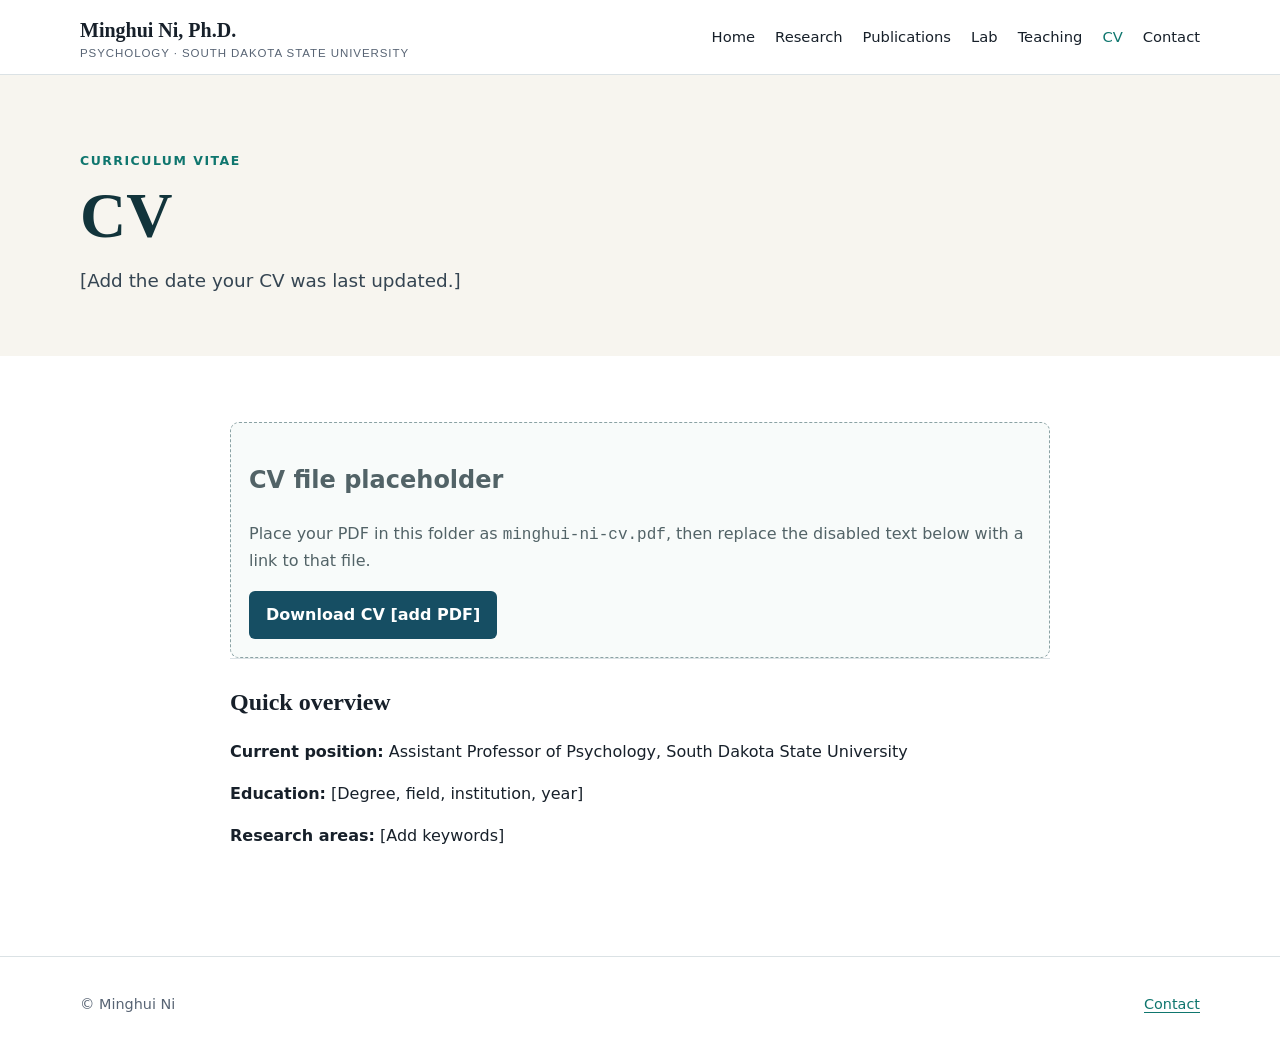
==== cv.html @ 786c72a2 "Add files via upload" ====
<!doctype html><html lang="en"><head><meta charset="utf-8"><meta name="viewport" content="width=device-width,initial-scale=1"><title>CV | Minghui Ni</title><link rel="stylesheet" href="style.css"></head><body><header class="site-header"><nav class="nav wrap"><a class="brand" href="index.html">Minghui Ni, Ph.D.<span>Psychology · South Dakota State University</span></a><div class="links"><a href="index.html">Home</a><a href="research.html">Research</a><a href="publications.html">Publications</a><a href="lab.html">Lab</a><a href="teaching.html">Teaching</a><a aria-current="page" href="cv.html">CV</a><a href="contact.html">Contact</a></div></nav></header><main><div class="page-hero"><div class="wrap"><p class="eyebrow">Curriculum vitae</p><h1>CV</h1><p class="lead">[Add the date your CV was last updated.]</p></div></div><section><div class="wrap content"><div class="placeholder"><h2>CV file placeholder</h2><p>Place your PDF in this folder as <code>minghui-ni-cv.pdf</code>, then replace the disabled text below with a link to that file.</p><span class="button" aria-disabled="true">Download CV [add PDF]</span></div><div class="item"><h2>Quick overview</h2><p><strong>Current position:</strong> Assistant Professor of Psychology, South Dakota State University</p><p><strong>Education:</strong> [Degree, field, institution, year]</p><p><strong>Research areas:</strong> [Add keywords]</p></div></div></section></main><footer><div class="wrap footer-row"><span>© <span data-year></span> Minghui Ni</span><span><a href="contact.html">Contact</a></span></div></footer><script src="site.js"></script></body></html>
---- style.css ----
:root{--ink:#17202a;--muted:#586474;--blue:#164e63;--teal:#0f766e;--cream:#f7f5ef;--line:#dbe2e5;--white:#fff;--max:1120px}*{box-sizing:border-box}html{scroll-behavior:smooth}body{margin:0;color:var(--ink);font:16px/1.65 Inter,ui-sans-serif,system-ui,-apple-system,BlinkMacSystemFont,"Segoe UI",sans-serif;background:var(--white)}a{color:var(--teal);text-decoration-thickness:1px;text-underline-offset:3px}a:hover{color:var(--blue)}.wrap{width:min(var(--max),calc(100% - 40px));margin:auto}.site-header{position:sticky;top:0;z-index:10;background:rgba(255,255,255,.96);border-bottom:1px solid var(--line);backdrop-filter:blur(10px)}.nav{min-height:74px;display:flex;align-items:center;justify-content:space-between;gap:28px}.brand{font-family:Georgia,serif;font-size:1.25rem;font-weight:700;color:var(--ink);text-decoration:none}.brand span{display:block;font:500 .72rem/1.2 Inter,sans-serif;letter-spacing:.08em;text-transform:uppercase;color:var(--muted)}.links{display:flex;align-items:center;gap:20px;flex-wrap:wrap}.links a{color:var(--ink);text-decoration:none;font-size:.92rem}.links a:hover,.links a[aria-current=page]{color:var(--teal)}.hero{background:linear-gradient(135deg,#eef7f5 0%,var(--cream) 70%);padding:78px 0 72px}.hero-grid{display:grid;grid-template-columns:minmax(0,1.45fr) minmax(230px,.55fr);gap:64px;align-items:center}.eyebrow{color:var(--teal);font-weight:700;text-transform:uppercase;letter-spacing:.12em;font-size:.78rem}.hero h1,.page-hero h1{font:700 clamp(2.7rem,6vw,5.2rem)/.98 Georgia,serif;margin:.18em 0;color:#12343b}.lead{font-size:1.15rem;color:#354552;max-width:700px}.button-row{display:flex;gap:12px;flex-wrap:wrap;margin-top:28px}.button{display:inline-block;padding:11px 17px;border-radius:6px;background:var(--blue);color:white;text-decoration:none;font-weight:650}.button.secondary{background:transparent;border:1px solid var(--blue);color:var(--blue)}.portrait{aspect-ratio:4/5;border:1px dashed #7c9699;border-radius:18px;background:rgba(255,255,255,.64);display:grid;place-items:center;text-align:center;padding:30px;color:var(--muted);box-shadow:0 18px 50px rgba(22,78,99,.09)}section{padding:66px 0}.section-alt{background:#f8faf9}.section-title{font:700 2rem/1.15 Georgia,serif;margin:0 0 16px;color:#12343b}.grid-3{display:grid;grid-template-columns:repeat(3,1fr);gap:22px}.card{border:1px solid var(--line);border-radius:12px;padding:24px;background:white}.card h3{margin:0 0 8px;font-family:Georgia,serif}.tag{display:inline-block;padding:3px 9px;margin:2px 4px 2px 0;border-radius:999px;background:#e6f2ef;color:#145b56;font-size:.8rem}.news{display:grid;grid-template-columns:105px 1fr;gap:18px;padding:18px 0;border-top:1px solid var(--line)}.news time{font-weight:700;color:var(--teal)}.page-hero{padding:64px 0 42px;background:var(--cream)}.page-hero h1{font-size:clamp(2.4rem,5vw,4.2rem);margin-bottom:12px}.content{max-width:820px}.item{padding:24px 0;border-top:1px solid var(--line)}.item h2,.item h3{margin:0 0 8px;font-family:Georgia,serif}.placeholder{border:1px dashed #8ba2a4;border-radius:9px;padding:18px;background:#f8fbfa;color:#526367}.profile{display:grid;grid-template-columns:120px 1fr;gap:22px;align-items:start}.avatar{aspect-ratio:1;border-radius:50%;background:#eef3f1;border:1px dashed #8ba2a4;display:grid;place-items:center;text-align:center;font-size:.75rem;color:var(--muted)}footer{padding:36px 0;border-top:1px solid var(--line);color:var(--muted);font-size:.9rem}.footer-row{display:flex;justify-content:space-between;gap:20px;flex-wrap:wrap}@media(max-width:780px){.nav{align-items:flex-start;padding:15px 0}.links{gap:10px 15px;justify-content:flex-end}.hero-grid,.grid-3{grid-template-columns:1fr}.portrait{max-width:300px}.hero{padding-top:50px}.profile{grid-template-columns:82px 1fr}}@media(max-width:540px){.wrap{width:min(100% - 28px,var(--max))}.nav{display:block}.links{margin-top:12px;justify-content:flex-start}.hero h1{font-size:2.75rem}.news{grid-template-columns:1fr;gap:2px}}
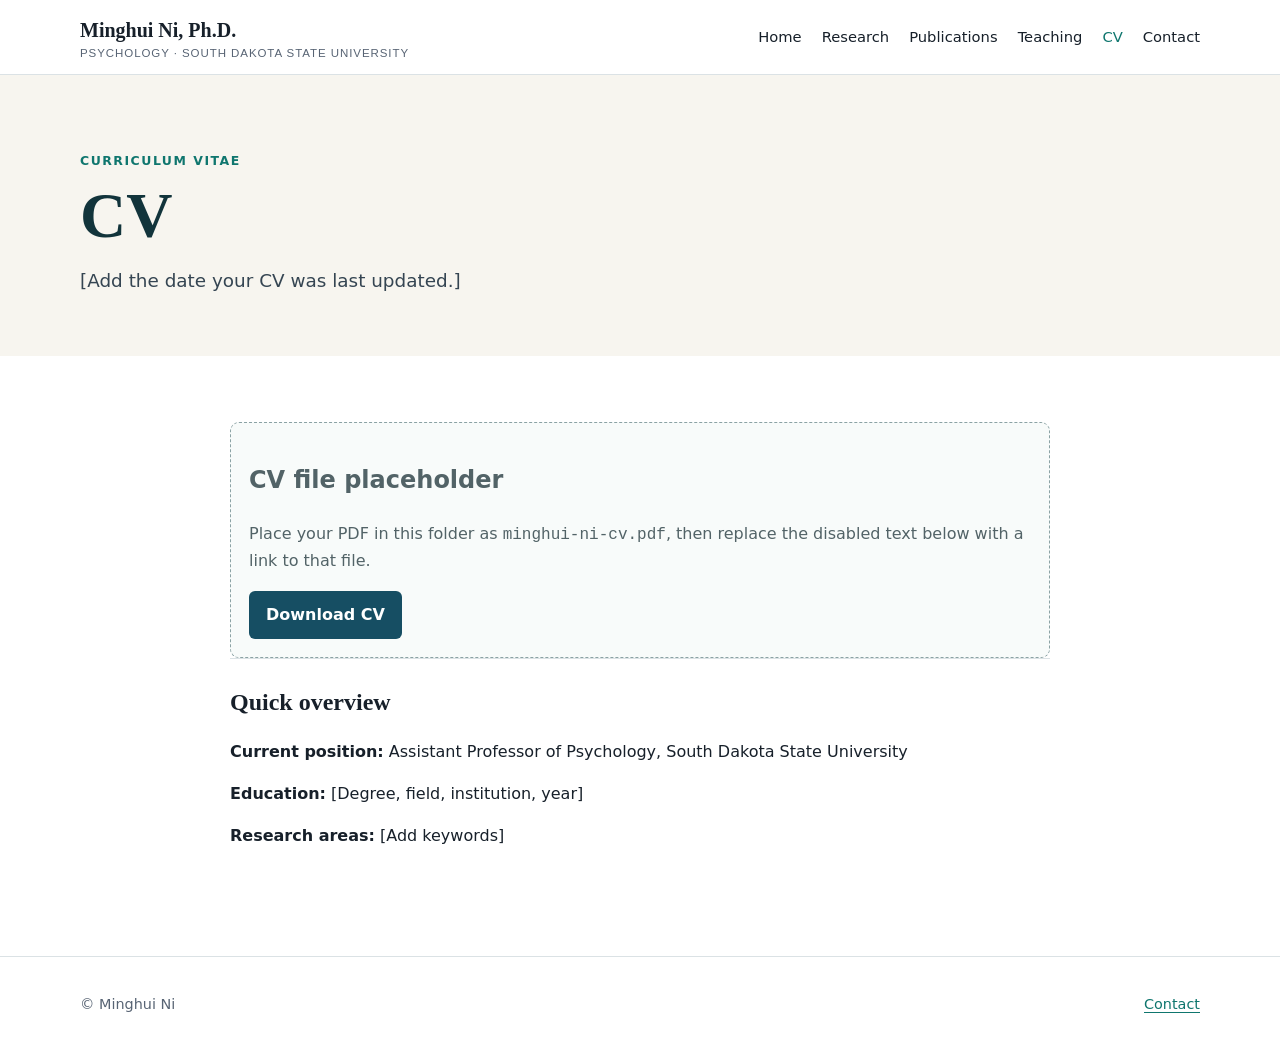
==== commit 65b1988e: "Fix CV download link in cv.html Updated the CV file link to point to the correct PDF." ====
--- a/cv.html
+++ b/cv.html
@@ -1 +1,3 @@
-<!doctype html><html lang="en"><head><meta charset="utf-8"><meta name="viewport" content="width=device-width,initial-scale=1"><title>CV | Minghui Ni</title><link rel="stylesheet" href="style.css"></head><body><header class="site-header"><nav class="nav wrap"><a class="brand" href="index.html">Minghui Ni, Ph.D.<span>Psychology · South Dakota State University</span></a><div class="links"><a href="index.html">Home</a><a href="research.html">Research</a><a href="publications.html">Publications</a><a href="lab.html">Lab</a><a href="teaching.html">Teaching</a><a aria-current="page" href="cv.html">CV</a><a href="contact.html">Contact</a></div></nav></header><main><div class="page-hero"><div class="wrap"><p class="eyebrow">Curriculum vitae</p><h1>CV</h1><p class="lead">[Add the date your CV was last updated.]</p></div></div><section><div class="wrap content"><div class="placeholder"><h2>CV file placeholder</h2><p>Place your PDF in this folder as <code>minghui-ni-cv.pdf</code>, then replace the disabled text below with a link to that file.</p><span class="button" aria-disabled="true">Download CV [add PDF]</span></div><div class="item"><h2>Quick overview</h2><p><strong>Current position:</strong> Assistant Professor of Psychology, South Dakota State University</p><p><strong>Education:</strong> [Degree, field, institution, year]</p><p><strong>Research areas:</strong> [Add keywords]</p></div></div></section></main><footer><div class="wrap footer-row"><span>© <span data-year></span> Minghui Ni</span><span><a href="contact.html">Contact</a></span></div></footer><script src="site.js"></script></body></html>
+<!doctype html><html lang="en"><head><meta charset="utf-8"><meta name="viewport" content="width=device-width,initial-scale=1"><title>CV | Minghui Ni</title><link rel="stylesheet" href="style.css"></head><body><header class="site-header"><nav class="nav wrap"><a class="brand" href="index.html">Minghui Ni, Ph.D.<span>Psychology · South Dakota State University</span></a><div class="links"><a href="index.html">Home</a><a href="research.html">Research</a><a href="publications.html">Publications</a><a href="teaching.html">Teaching</a><a aria-current="page" href="cv.html">CV</a><a href="contact.html">Contact</a></div></nav></header><main><div class="page-hero"><div class="wrap"><p class="eyebrow">Curriculum vitae</p><h1>CV</h1><p class="lead">[Add the date your CV was last updated.]</p></div></div><section><div class="wrap content"><div class="placeholder"><h2>CV file placeholder</h2><p>Place your PDF in this folder as <code>minghui-ni-cv.pdf</code>, then replace the disabled text below with a link to that file.</p><a class="button" href="Ni_CV_Aug2026.pdf" target="_blank">
+  Download CV
+</a></div><div class="item"><h2>Quick overview</h2><p><strong>Current position:</strong> Assistant Professor of Psychology, South Dakota State University</p><p><strong>Education:</strong> [Degree, field, institution, year]</p><p><strong>Research areas:</strong> [Add keywords]</p></div></div></section></main><footer><div class="wrap footer-row"><span>© <span data-year></span> Minghui Ni</span><span><a href="contact.html">Contact</a></span></div></footer><script src="site.js"></script></body></html>
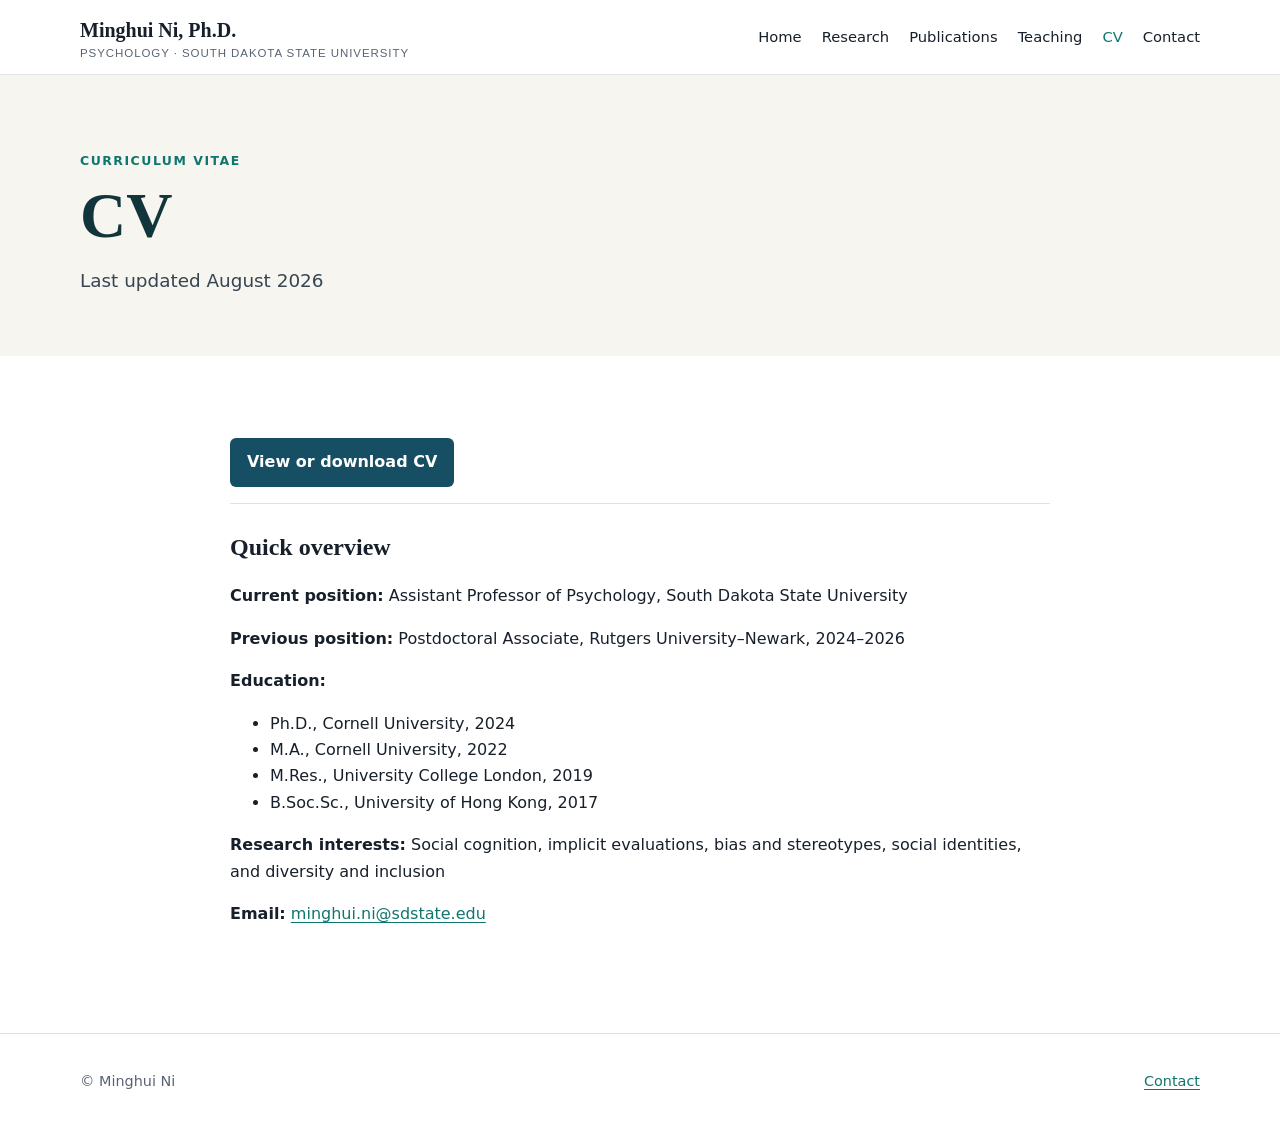
==== commit 1bbbf40e: "Revise CV with latest information and download link Updated CV with new positions, education, and re" ====
--- a/cv.html
+++ b/cv.html
@@ -1,3 +1,62 @@
-<!doctype html><html lang="en"><head><meta charset="utf-8"><meta name="viewport" content="width=device-width,initial-scale=1"><title>CV | Minghui Ni</title><link rel="stylesheet" href="style.css"></head><body><header class="site-header"><nav class="nav wrap"><a class="brand" href="index.html">Minghui Ni, Ph.D.<span>Psychology · South Dakota State University</span></a><div class="links"><a href="index.html">Home</a><a href="research.html">Research</a><a href="publications.html">Publications</a><a href="teaching.html">Teaching</a><a aria-current="page" href="cv.html">CV</a><a href="contact.html">Contact</a></div></nav></header><main><div class="page-hero"><div class="wrap"><p class="eyebrow">Curriculum vitae</p><h1>CV</h1><p class="lead">[Add the date your CV was last updated.]</p></div></div><section><div class="wrap content"><div class="placeholder"><h2>CV file placeholder</h2><p>Place your PDF in this folder as <code>minghui-ni-cv.pdf</code>, then replace the disabled text below with a link to that file.</p><a class="button" href="Ni_CV_Aug2026.pdf" target="_blank">
-  Download CV
-</a></div><div class="item"><h2>Quick overview</h2><p><strong>Current position:</strong> Assistant Professor of Psychology, South Dakota State University</p><p><strong>Education:</strong> [Degree, field, institution, year]</p><p><strong>Research areas:</strong> [Add keywords]</p></div></div></section></main><footer><div class="wrap footer-row"><span>© <span data-year></span> Minghui Ni</span><span><a href="contact.html">Contact</a></span></div></footer><script src="site.js"></script></body></html>
+<!doctype html><html lang="en"><head><meta charset="utf-8"><meta name="viewport" content="width=device-width,initial-scale=1"><title>CV | Minghui Ni</title><link rel="stylesheet" href="style.css"></head><body><header class="site-header"><nav class="nav wrap"><a class="brand" href="index.html">Minghui Ni, Ph.D.<span>Psychology · South Dakota State University</span></a><div class="links"><a href="index.html">Home</a><a href="research.html">Research</a><a href="publications.html">Publications</a><a href="teaching.html">Teaching</a><a aria-current="page" href="cv.html">CV</a><a href="contact.html">Contact</a></div></nav></header>
+  <main>
+  <div class="page-hero">
+    <div class="wrap">
+      <p class="eyebrow">Curriculum vitae</p>
+      <h1>CV</h1>
+      <p class="lead">Last updated August 2026</p>
+    </div>
+  </div>
+
+  <section>
+    <div class="wrap content">
+      <p>
+        <a class="button"
+           href="Ni_CV_Aug2026.pdf"
+           target="_blank"
+           rel="noopener">
+          View or download CV
+        </a>
+      </p>
+
+      <div class="item">
+        <h2>Quick overview</h2>
+
+        <p>
+          <strong>Current position:</strong>
+          Assistant Professor of Psychology, South Dakota State University
+        </p>
+
+        <p>
+          <strong>Previous position:</strong>
+          Postdoctoral Associate, Rutgers University–Newark, 2024–2026
+        </p>
+
+        <p>
+          <strong>Education:</strong>
+        </p>
+
+        <ul>
+          <li>Ph.D., Cornell University, 2024</li>
+          <li>M.A., Cornell University, 2022</li>
+          <li>M.Res., University College London, 2019</li>
+          <li>B.Soc.Sc., University of Hong Kong, 2017</li>
+        </ul>
+
+        <p>
+          <strong>Research interests:</strong>
+          Social cognition, implicit evaluations, bias and stereotypes,
+          social identities, and diversity and inclusion
+        </p>
+
+        <p>
+          <strong>Email:</strong>
+          <a href="mailto:minghui.ni@sdstate.edu">
+            minghui.ni@sdstate.edu
+          </a>
+        </p>
+      </div>
+    </div>
+  </section>
+</main>
+  <footer><div class="wrap footer-row"><span>© <span data-year></span> Minghui Ni</span><span><a href="contact.html">Contact</a></span></div></footer><script src="site.js"></script></body></html>
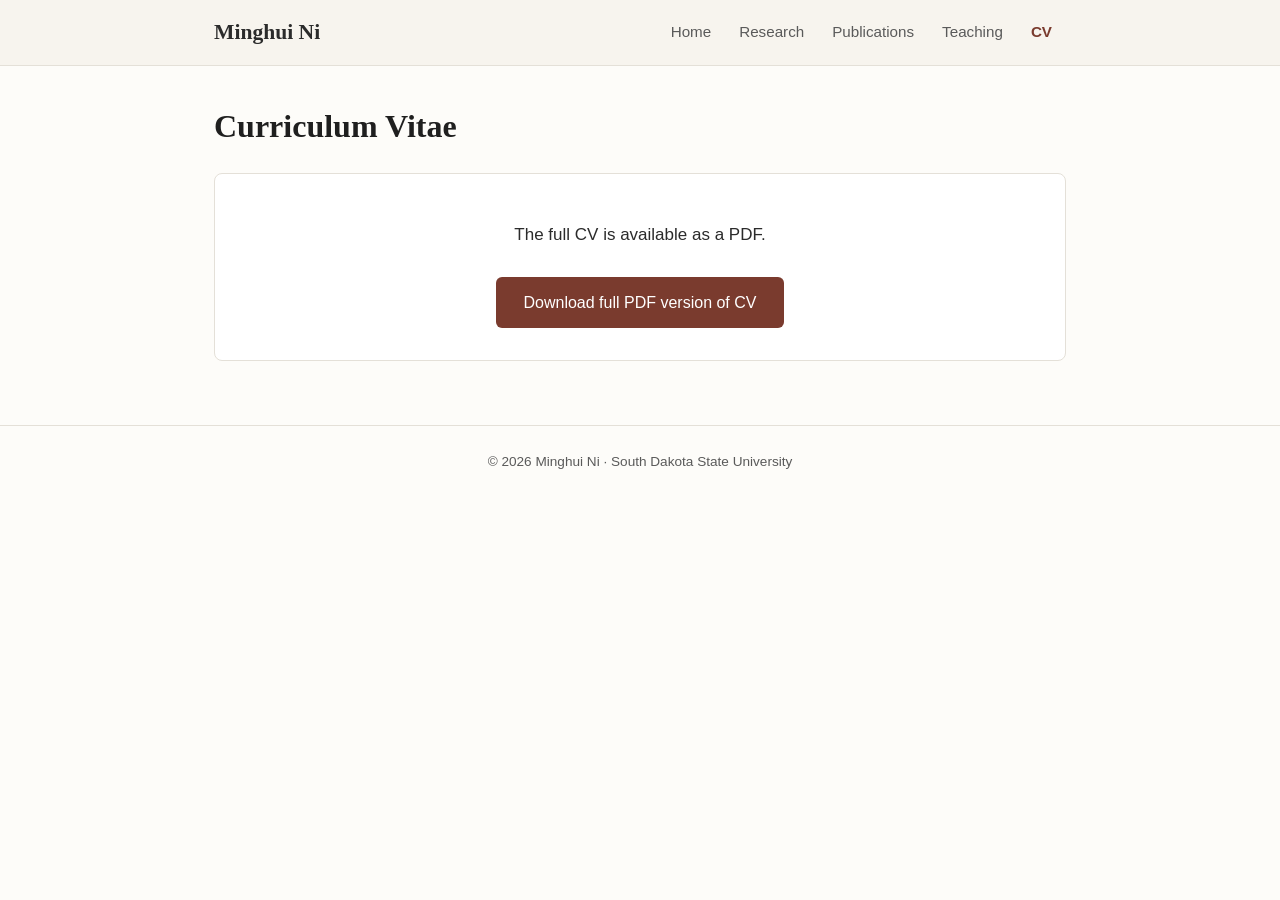
==== commit 57888e2c: "Deploy new academic website files" ====
--- a/cv.html
+++ b/cv.html
@@ -1,62 +1,38 @@
-<!doctype html><html lang="en"><head><meta charset="utf-8"><meta name="viewport" content="width=device-width,initial-scale=1"><title>CV | Minghui Ni</title><link rel="stylesheet" href="style.css"></head><body><header class="site-header"><nav class="nav wrap"><a class="brand" href="index.html">Minghui Ni, Ph.D.<span>Psychology · South Dakota State University</span></a><div class="links"><a href="index.html">Home</a><a href="research.html">Research</a><a href="publications.html">Publications</a><a href="teaching.html">Teaching</a><a aria-current="page" href="cv.html">CV</a><a href="contact.html">Contact</a></div></nav></header>
+<!DOCTYPE html>
+<html lang="en">
+<head>
+  <meta charset="UTF-8">
+  <meta name="viewport" content="width=device-width, initial-scale=1.0">
+  <title>Curriculum Vitae — Minghui Ni</title>
+  <meta name="description" content="Curriculum Vitae of Minghui Ni.">
+  <link rel="stylesheet" href="styles.css">
+</head>
+<body>
+  <header class="site-header">
+    <div class="nav-inner">
+      <a class="site-title" href="index.html">Minghui Ni</a>
+      <nav>
+        <ul>
+          <li><a href="index.html">Home</a></li>
+          <li><a href="research.html">Research</a></li>
+          <li><a href="publications.html">Publications</a></li>
+          <li><a href="teaching.html">Teaching</a></li>
+          <li><a href="cv.html" class="active">CV</a></li>
+        </ul>
+      </nav>
+    </div>
+  </header>
+
   <main>
-  <div class="page-hero">
-    <div class="wrap">
-      <p class="eyebrow">Curriculum vitae</p>
-      <h1>CV</h1>
-      <p class="lead">Last updated August 2026</p>
+    <h1>Curriculum Vitae</h1>
+    <div class="cv-box">
+      <p>The full CV is available as a PDF.</p>
+      <a class="btn" href="assets/cv.pdf" download>Download full PDF version of CV</a>
     </div>
-  </div>
+  </main>
 
-  <section>
-    <div class="wrap content">
-      <p>
-        <a class="button"
-           href="Ni_CV_Aug2026.pdf"
-           target="_blank"
-           rel="noopener">
-          View or download CV
-        </a>
-      </p>
-
-      <div class="item">
-        <h2>Quick overview</h2>
-
-        <p>
-          <strong>Current position:</strong>
-          Assistant Professor of Psychology, South Dakota State University
-        </p>
-
-        <p>
-          <strong>Previous position:</strong>
-          Postdoctoral Associate, Rutgers University–Newark, 2024–2026
-        </p>
-
-        <p>
-          <strong>Education:</strong>
-        </p>
-
-        <ul>
-          <li>Ph.D., Cornell University, 2024</li>
-          <li>M.A., Cornell University, 2022</li>
-          <li>M.Res., University College London, 2019</li>
-          <li>B.Soc.Sc., University of Hong Kong, 2017</li>
-        </ul>
-
-        <p>
-          <strong>Research interests:</strong>
-          Social cognition, implicit evaluations, bias and stereotypes,
-          social identities, and diversity and inclusion
-        </p>
-
-        <p>
-          <strong>Email:</strong>
-          <a href="mailto:minghui.ni@sdstate.edu">
-            minghui.ni@sdstate.edu
-          </a>
-        </p>
-      </div>
-    </div>
-  </section>
-</main>
-  <footer><div class="wrap footer-row"><span>© <span data-year></span> Minghui Ni</span><span><a href="contact.html">Contact</a></span></div></footer><script src="site.js"></script></body></html>
+  <footer class="site-footer">
+    © 2026 Minghui Ni · South Dakota State University
+  </footer>
+</body>
+</html>
--- a/styles.css
+++ b/styles.css
@@ -0,0 +1,186 @@
+/* Minghui Ni — personal academic site (GitHub Pages) */
+:root {
+  --text: #2b2b2b;
+  --muted: #5a5a5a;
+  --accent: #7a3b2e;
+  --border: #e4e0d8;
+  --bg: #fdfcf9;
+  --nav-bg: #f7f4ee;
+}
+
+* { box-sizing: border-box; }
+
+body {
+  margin: 0;
+  font-family: -apple-system, BlinkMacSystemFont, "Segoe UI", Helvetica, Arial, sans-serif;
+  color: var(--text);
+  background: var(--bg);
+  line-height: 1.7;
+  font-size: 17px;
+}
+
+a { color: var(--accent); text-decoration: none; }
+a:hover { text-decoration: underline; }
+
+/* Header / nav */
+.site-header {
+  background: var(--nav-bg);
+  border-bottom: 1px solid var(--border);
+  position: sticky;
+  top: 0;
+  z-index: 10;
+}
+.nav-inner {
+  max-width: 900px;
+  margin: 0 auto;
+  padding: 0 24px;
+  display: flex;
+  align-items: center;
+  justify-content: space-between;
+  flex-wrap: wrap;
+}
+.site-title {
+  font-family: Georgia, "Times New Roman", serif;
+  font-size: 1.35rem;
+  font-weight: bold;
+  color: var(--text);
+  padding: 14px 0;
+  white-space: nowrap;
+}
+.site-title:hover { text-decoration: none; }
+nav ul {
+  list-style: none;
+  margin: 0;
+  padding: 0;
+  display: flex;
+  flex-wrap: wrap;
+}
+nav li { margin: 0; }
+nav a {
+  display: block;
+  padding: 16px 14px;
+  color: var(--muted);
+  font-size: 0.95rem;
+}
+nav a:hover, nav a.active {
+  color: var(--accent);
+  text-decoration: none;
+}
+nav a.active { font-weight: 600; }
+
+/* Main */
+main {
+  max-width: 900px;
+  margin: 0 auto;
+  padding: 40px 24px 64px;
+}
+
+h1, h2, h3 {
+  font-family: Georgia, "Times New Roman", serif;
+  line-height: 1.3;
+  color: #1f1f1f;
+}
+h1 { font-size: 2rem; margin-top: 0; }
+h2 { font-size: 1.45rem; margin-top: 2.2em; border-bottom: 1px solid var(--border); padding-bottom: 8px; }
+h3 { font-size: 1.15rem; margin-top: 1.6em; }
+h4 { font-size: 1rem; margin: 1.4em 0 0.4em; }
+
+p { margin: 0.9em 0; }
+
+/* Home layout */
+.home-grid {
+  display: flex;
+  gap: 36px;
+  align-items: flex-start;
+  flex-wrap: wrap;
+}
+.profile-photo {
+  width: 240px;
+  max-width: 60%;
+  border-radius: 6px;
+  flex-shrink: 0;
+}
+.home-text { flex: 1; min-width: 260px; }
+.greeting { font-size: 1.3rem; font-family: Georgia, serif; }
+
+/* Research images */
+.research-fig {
+  margin: 1.4em 0;
+  text-align: center;
+}
+.research-fig img {
+  max-width: 100%;
+  height: auto;
+  border-radius: 6px;
+  border: 1px solid var(--border);
+}
+
+/* Publications */
+.pub-list { list-style: none; padding: 0; }
+.pub-list li {
+  margin: 0 0 1.1em;
+  padding-left: 1.6em;
+  text-indent: -1.6em;
+}
+.pub-list li::before {
+  content: "– ";
+  color: var(--muted);
+}
+
+/* Teaching */
+.course { margin-bottom: 1.6em; }
+.course h3 { margin-bottom: 0.2em; }
+.course .meta { color: var(--muted); font-size: 0.95rem; margin: 0.2em 0; }
+.role-label {
+  display: inline-block;
+  font-style: italic;
+  color: var(--muted);
+  border: 1px solid var(--border);
+  border-radius: 20px;
+  padding: 2px 12px;
+  font-size: 0.85rem;
+  margin: 0.6em 0 0.2em;
+}
+blockquote {
+  border-left: 3px solid var(--border);
+  margin: 1em 0;
+  padding: 0.4em 1em;
+  color: var(--muted);
+  font-style: italic;
+}
+
+/* CV */
+.cv-box {
+  border: 1px solid var(--border);
+  border-radius: 8px;
+  padding: 32px;
+  text-align: center;
+  background: #fff;
+  margin-top: 1.5em;
+}
+.btn {
+  display: inline-block;
+  background: var(--accent);
+  color: #fff;
+  padding: 12px 28px;
+  border-radius: 6px;
+  font-size: 1rem;
+  margin-top: 12px;
+}
+.btn:hover { text-decoration: none; opacity: 0.92; }
+
+/* Footer */
+.site-footer {
+  border-top: 1px solid var(--border);
+  text-align: center;
+  color: var(--muted);
+  font-size: 0.85rem;
+  padding: 24px;
+}
+
+@media (max-width: 640px) {
+  body { font-size: 16px; }
+  .home-grid { flex-direction: column; }
+  .profile-photo { width: 200px; }
+  nav a { padding: 12px 10px; }
+}
